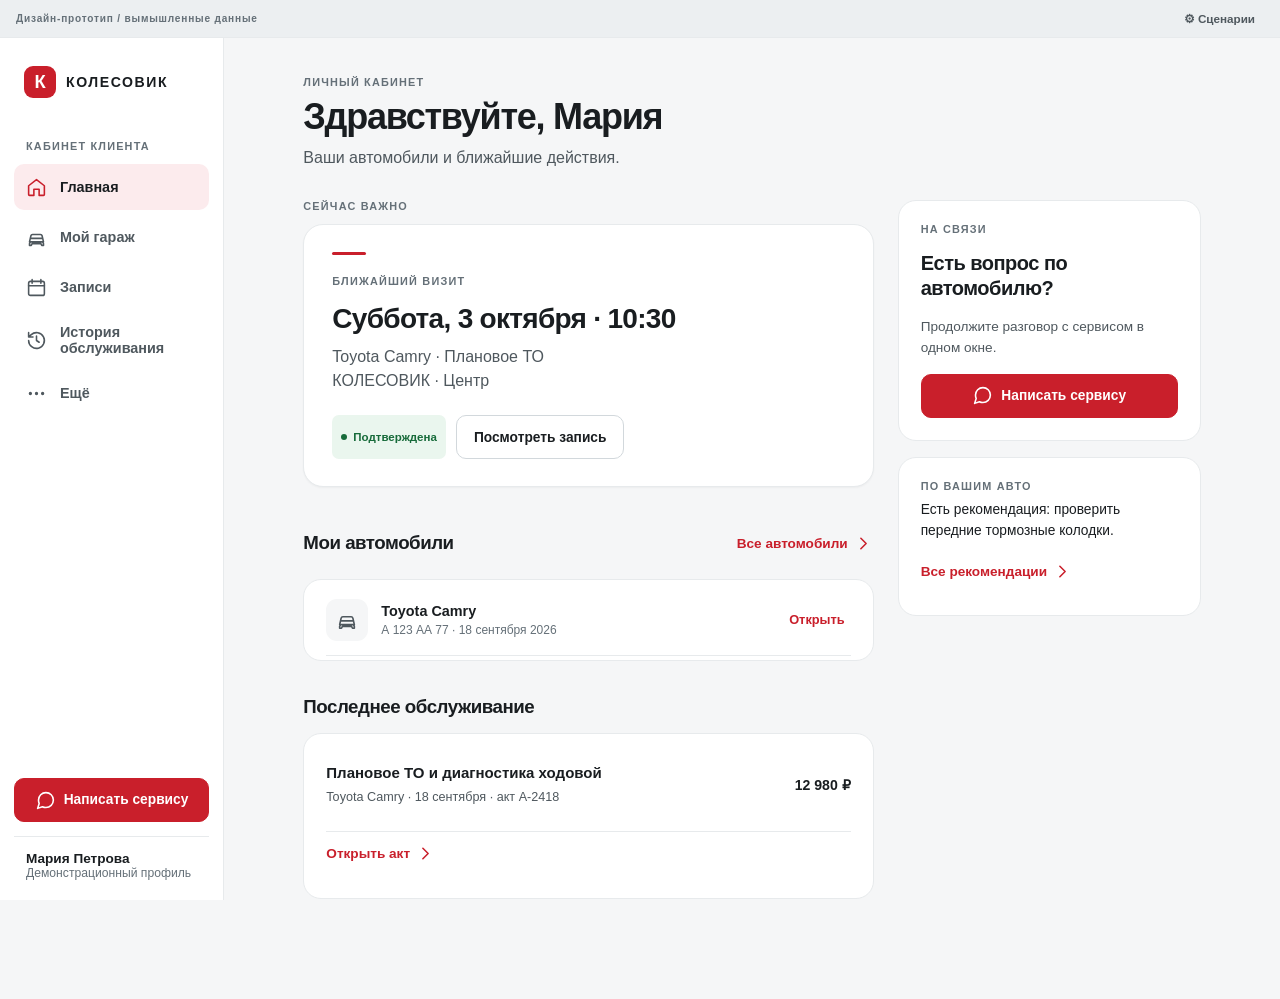
==== customer/index.html @ 91cf021b "preview: publish Customer prototype v1" ====
<!doctype html>
<html lang="ru">
<head>
  <meta charset="utf-8">
  <meta name="viewport" content="width=device-width, initial-scale=1, viewport-fit=cover">
  <meta name="color-scheme" content="light dark">
  <meta name="robots" content="noindex, nofollow, noarchive, nosnippet">
  <meta name="description" content="Дизайн-прототип клиентского кабинета КОЛЕСОВИК. Только вымышленные данные.">
  <title>КОЛЕСОВИК — кабинет клиента · дизайн-прототип</title>
  <link rel="stylesheet" href="styles.css">
  <script defer src="app.js"></script>
</head>
<body>
  <div id="prototype-bar" class="prototype-bar"><span>Дизайн-прототип / вымышленные данные</span><button id="controls-open" type="button" aria-label="Открыть Prototype Controls">⚙ <span>Сценарии</span></button></div>
  <div id="app"></div>
  <div id="overlay-root"></div>
  <div id="live" class="sr-only" role="status" aria-live="polite"></div>
</body>
</html>
---- customer/styles.css ----
@layer reset,tokens,base,layout,components,screens,overlays,responsive;
@layer reset{*{box-sizing:border-box}html{scroll-behavior:smooth}body,h1,h2,h3,p,ul,ol,dl,dd{margin:0}ul,ol{padding:0;list-style:none}button,input,select,textarea{font:inherit}button{cursor:pointer}a{color:inherit;text-decoration:none}img{max-width:100%}}
@layer tokens{
  :root{--brand:#c91f2b;--brand-hover:#a91823;--brand-soft:#fcebed;--on-brand:#fff;--canvas:#f5f6f7;--elevated:#fff;--surface:#fff;--raised:#fff;--sunken:#eceff1;--text:#191d20;--text-2:#4f585e;--text-3:#657078;--border:#e7eaec;--border-2:#d2d8dc;--focus:#145ec5;--hover:#f1f3f4;--selected:#e9f0fa;--success:#176b3a;--success-bg:#eaf6ee;--warning:#805300;--warning-bg:#fff5dd;--danger:#a51e2a;--danger-bg:#fcebed;--info:#155b91;--info-bg:#e9f4fb;--backdrop:rgba(16,24,32,.45);--shadow:0 12px 32px rgba(16,24,32,.15)}
  :root[data-theme="dark"]{--brand:#f04450;--brand-hover:#ff6670;--brand-soft:#3a1d21;--on-brand:#101315;--canvas:#101315;--elevated:#15191c;--surface:#1b2023;--raised:#23292d;--sunken:#0b0e10;--text:#f1f3f4;--text-2:#c0c8cd;--text-3:#a0abb1;--border:#293034;--border-2:#3a4348;--focus:#8db8ff;--hover:#2a3034;--selected:#1d2a39;--success:#7ad49b;--success-bg:#183224;--warning:#f2c66e;--warning-bg:#382b14;--danger:#ff858d;--danger-bg:#3b2024;--info:#84c7f1;--info-bg:#192f3d;--backdrop:rgba(0,0,0,.68);--shadow:0 12px 32px rgba(0,0,0,.32)}
}
@layer base{html{font-family:Inter,-apple-system,BlinkMacSystemFont,"Segoe UI",Arial,sans-serif;font-size:16px;color:var(--text);background:var(--canvas)}body{min-width:320px}button,input,textarea,select{color:var(--text)}button{border:0;background:none}button:disabled{cursor:not-allowed;opacity:.55}button:focus-visible,a:focus-visible,input:focus-visible,select:focus-visible,textarea:focus-visible,[tabindex]:focus-visible{outline:2px solid var(--focus);outline-offset:2px}.sr-only{position:absolute;width:1px;height:1px;padding:0;margin:-1px;overflow:hidden;clip:rect(0,0,0,0);white-space:nowrap;border:0}.eyebrow{text-transform:uppercase;letter-spacing:.11em;font-size:.68rem;font-weight:750;color:var(--text-3)}h1{font-size:clamp(1.65rem,4vw,2.25rem);line-height:1.17;letter-spacing:-.035em;font-weight:700}h2{font-size:1.25rem;line-height:1.25;letter-spacing:-.025em}h3{font-size:1rem;line-height:1.35}p{line-height:1.5}.muted{color:var(--text-2)}.subtle{color:var(--text-3)}.mono{font-family:ui-monospace,SFMono-Regular,Consolas,monospace;overflow-wrap:anywhere}.amount{font-variant-numeric:tabular-nums;white-space:nowrap}.stack{display:grid;gap:16px}.stack-tight{display:grid;gap:8px}.divider{height:1px;background:var(--border)}.icon{width:21px;height:21px;display:inline-block;flex:none;stroke:currentColor;stroke-width:1.8;fill:none;stroke-linecap:round;stroke-linejoin:round}}
@layer layout{.prototype-bar{height:38px;display:flex;align-items:center;justify-content:space-between;gap:8px;padding:0 16px;background:var(--sunken);border-bottom:1px solid var(--border);font-size:.63rem;font-weight:700;letter-spacing:.08em;color:var(--text-3)}.prototype-bar button{height:34px;padding:0 9px;color:var(--text-2);font-size:.73rem;letter-spacing:normal}.app-shell{min-height:calc(100dvh - 38px);display:grid;grid-template-columns:224px minmax(0,1fr)}.sidebar{position:sticky;top:0;height:calc(100dvh - 38px);display:flex;flex-direction:column;padding:28px 14px 20px;background:var(--elevated);border-right:1px solid var(--border)}.brand{display:flex;align-items:center;gap:10px;padding:0 10px;font-size:.88rem;font-weight:850;letter-spacing:.11em;white-space:nowrap}.brand-mark{display:grid;place-items:center;width:32px;height:32px;border-radius:9px;background:var(--brand);color:var(--on-brand);font-size:1.15rem;letter-spacing:0}.nav-heading{margin:42px 12px 12px}.side-nav{display:grid;gap:4px}.side-nav button{display:flex;align-items:center;gap:13px;width:100%;min-height:46px;padding:10px 12px;border-radius:10px;text-align:left;color:var(--text-2);font-size:.9rem;font-weight:580}.side-nav button:hover{background:var(--hover)}.side-nav button[aria-current="page"]{background:var(--brand-soft);color:var(--text);font-weight:720}.side-nav button[aria-current="page"] .icon{color:var(--brand)}.sidebar-bottom{margin-top:auto;display:grid;gap:14px}.sidebar-user{padding:14px 12px 0;border-top:1px solid var(--border);font-size:.76rem;color:var(--text-3)}.sidebar-user strong{display:block;color:var(--text);font-size:.85rem}.main{min-width:0}.main-inner{max-width:1120px;margin:auto;padding:38px clamp(24px,4.4vw,72px) 100px}.main-inner.readable{max-width:1010px}.page-header{display:flex;align-items:flex-end;justify-content:space-between;gap:16px;margin-bottom:30px}.page-header .eyebrow{margin-bottom:8px}.page-header p{margin-top:8px;color:var(--text-2)}.mobile-top,.bottom-nav{display:none}.page-grid{display:grid;grid-template-columns:minmax(0,1.6fr) minmax(275px,.85fr);gap:24px;align-items:start}.page-grid>*{min-width:0}.content-section{margin-top:34px}.section-title{display:flex;align-items:center;justify-content:space-between;gap:12px;margin-bottom:14px}.section-title p{font-size:.85rem;color:var(--text-2)}.section-title h2{font-size:1.17rem}}
@layer components{.button{min-height:44px;display:inline-flex;align-items:center;justify-content:center;gap:8px;padding:10px 17px;border:1px solid var(--border-2);border-radius:10px;background:var(--surface);font-size:.86rem;font-weight:680;line-height:1.25;text-align:center}.button:hover:not(:disabled){background:var(--hover)}.button.primary{border-color:var(--brand);background:var(--brand);color:var(--on-brand)}.button.primary:hover:not(:disabled){background:var(--brand-hover);border-color:var(--brand-hover)}.button.ghost{border-color:transparent;background:transparent}.button.danger{border-color:var(--danger);color:var(--danger)}.button.block{width:100%}.button.small{min-height:38px;padding:8px 12px}.link-button{display:inline-flex;align-items:center;gap:5px;min-height:44px;padding:8px 0;color:var(--brand);font-size:.85rem;font-weight:700;text-align:left}.link-button:hover{text-decoration:underline}.back-link{display:inline-flex;align-items:center;gap:7px;min-height:44px;color:var(--text-2);font-size:.84rem;font-weight:600;margin:-13px 0 19px}.back-link:hover{color:var(--text)}.panel{padding:22px;border:1px solid var(--border);border-radius:18px;background:var(--surface)}.panel.soft{background:var(--elevated)}.hero-panel{padding:27px 28px;border:1px solid var(--border);border-radius:20px;background:var(--surface);box-shadow:0 1px 2px rgba(16,24,32,.04)}.hero-panel .eyebrow{margin-bottom:14px}.hero-panel h2{font-size:clamp(1.3rem,2.5vw,1.75rem);line-height:1.25}.hero-panel p{margin-top:9px;color:var(--text-2)}.hero-actions{display:flex;flex-wrap:wrap;gap:10px;margin-top:22px}.accent-rule{width:34px;height:3px;background:var(--brand);border-radius:9px;margin-bottom:20px}.fact-grid{display:grid;grid-template-columns:repeat(2,minmax(0,1fr));gap:10px}.fact{padding:13px 15px;border-radius:12px;background:var(--canvas)}.fact small{display:block;color:var(--text-3);font-size:.72rem;margin-bottom:4px}.fact strong{font-size:.88rem;font-weight:690;overflow-wrap:anywhere}.status{display:inline-flex;align-items:center;gap:6px;padding:5px 9px;border-radius:7px;background:var(--sunken);color:var(--text-2);font-size:.72rem;font-weight:680;line-height:1.3}.status::before{content:"";width:6px;height:6px;border-radius:50%;background:currentColor}.status.success{background:var(--success-bg);color:var(--success)}.status.warning{background:var(--warning-bg);color:var(--warning)}.status.danger{background:var(--danger-bg);color:var(--danger)}.status.info{background:var(--info-bg);color:var(--info)}.inline-state{padding:18px;border:1px solid var(--border-2);border-radius:13px;background:var(--surface);display:grid;gap:8px}.inline-state.info{border-color:var(--info);background:var(--info-bg)}.inline-state.warning{border-color:var(--warning);background:var(--warning-bg)}.inline-state.danger{border-color:var(--danger);background:var(--danger-bg)}.inline-state.success{border-color:var(--success);background:var(--success-bg)}.inline-state strong{font-size:.9rem}.inline-state p{font-size:.84rem;color:var(--text-2)}.inline-state .button{justify-self:start;margin-top:4px}.entity-list{border-top:1px solid var(--border)}.entity-row{display:flex;align-items:center;justify-content:space-between;gap:15px;min-height:76px;padding:16px 0;border-bottom:1px solid var(--border)}.entity-row>*{min-width:0}.entity-row h3{font-size:.94rem;overflow-wrap:anywhere}.entity-row p{color:var(--text-2);font-size:.79rem;margin-top:4px}.entity-row .meta-right{text-align:right;flex:none}.entity-row .meta-right strong{display:block;font-size:.88rem}.entity-row button:not(.button){min-height:44px;color:var(--brand);font-size:.8rem;font-weight:700}.row-leading{display:flex;align-items:center;gap:12px;min-width:0}.row-symbol{display:grid;place-items:center;width:42px;height:42px;flex:none;border-radius:11px;background:var(--canvas);color:var(--text-2)}.row-symbol .icon{width:22px;height:22px}.text-list{display:grid;gap:0}.text-list li{display:flex;justify-content:space-between;gap:20px;padding:12px 0;border-bottom:1px solid var(--border);font-size:.85rem}.text-list li span:first-child{color:var(--text-2)}.text-list li strong{text-align:right;overflow-wrap:anywhere}.section-tabs{display:flex;gap:5px;overflow:auto;border-bottom:1px solid var(--border);margin-bottom:20px}.section-tabs button{min-height:44px;padding:8px 14px;border-bottom:2px solid transparent;color:var(--text-2);font-size:.84rem;white-space:nowrap}.section-tabs button[aria-selected="true"]{border-color:var(--brand);color:var(--text);font-weight:720}.field{display:grid;gap:7px;color:var(--text-2);font-size:.82rem;font-weight:650}.field input,.field select,.field textarea{width:100%;min-height:46px;padding:11px 12px;border:1px solid var(--border-2);border-radius:9px;background:var(--surface);color:var(--text);font-size:1rem;font-weight:450}.field textarea{min-height:90px;resize:vertical}.field small{font-size:.72rem;color:var(--text-3)}.field-row{display:grid;grid-template-columns:repeat(2,minmax(0,1fr));gap:13px}.form-stack{display:grid;gap:17px}.choice-grid{display:grid;grid-template-columns:repeat(3,minmax(0,1fr));gap:8px}.choice{min-height:48px;padding:9px;border:1px solid var(--border-2);border-radius:9px;background:var(--surface);font-size:.83rem}.choice[aria-pressed="true"]{border-color:var(--brand);background:var(--brand-soft);font-weight:720}.choice:disabled{text-decoration:line-through}.stepper{display:flex;gap:7px;margin:0 0 24px}.stepper span{height:4px;flex:1;border-radius:4px;background:var(--border-2)}.stepper span.done{background:var(--brand)}.key-value{display:grid;grid-template-columns:minmax(110px,.6fr) minmax(0,1fr);gap:9px 16px;font-size:.85rem}.key-value dt{color:var(--text-3)}.key-value dd{overflow-wrap:anywhere}.timeline{position:relative;border-left:1px solid var(--border-2);margin-left:7px;padding-left:23px}.timeline-item{position:relative;padding:0 0 26px}.timeline-item:last-child{padding-bottom:0}.timeline-item:before{content:"";position:absolute;top:5px;left:-29px;width:10px;height:10px;border-radius:50%;background:var(--surface);border:2px solid var(--brand)}.timeline-item time{font-size:.76rem;color:var(--text-3)}.timeline-item h3{margin-top:5px}.timeline-item p{font-size:.83rem;color:var(--text-2);margin-top:4px}.timeline-item footer{display:flex;gap:13px;align-items:center;flex-wrap:wrap;margin-top:6px}.timeline-item footer strong{font-size:.83rem}.doc-action{display:flex;justify-content:space-between;align-items:center;gap:12px;width:100%;min-height:62px;padding:10px 0;border-bottom:1px solid var(--border);text-align:left}.doc-action span{font-size:.86rem;font-weight:620}.doc-action small{display:block;color:var(--text-3);font-size:.72rem;font-weight:400;margin-top:3px}.doc-action .icon{color:var(--text-3)}.empty-illustration{display:grid;place-items:center;width:54px;height:54px;border-radius:16px;background:var(--canvas);color:var(--text-3);margin-bottom:16px}.empty-illustration .icon{width:27px;height:27px}.skeleton{border-radius:7px;background:linear-gradient(90deg,var(--sunken),var(--hover),var(--sunken));background-size:200% 100%;animation:shimmer 1.5s linear infinite}.skeleton.line{height:16px;margin:9px 0}.skeleton.line.short{width:48%}.skeleton.block{height:110px}.notice{font-size:.76rem;color:var(--text-3)}}
@layer screens{.home-section{margin-top:32px}.home-car{display:flex;align-items:center;gap:13px;min-height:72px;padding:12px 0;border-bottom:1px solid var(--border)}.home-car .row-symbol{background:var(--canvas)}.home-car strong{display:block;font-size:.9rem}.home-car small{display:block;color:var(--text-3);margin-top:4px;font-size:.75rem}.home-car button{margin-left:auto;min-height:44px;color:var(--brand);font-weight:700;font-size:.8rem}.summary-band{display:flex;align-items:center;justify-content:space-between;gap:16px;padding:18px 20px;border:1px solid var(--border);border-radius:13px;background:var(--surface)}.summary-band p{font-size:.8rem;color:var(--text-2);margin-top:3px}.garage-list{display:grid;gap:14px}.car-card{display:grid;grid-template-columns:1fr auto;gap:13px;padding:21px;border:1px solid var(--border);border-radius:16px;background:var(--surface)}.car-card h2{font-size:1.2rem;margin:6px 0 5px}.car-card .plate{display:inline-block;padding:5px 8px;background:var(--canvas);border:1px solid var(--border);border-radius:6px;font-size:.78rem;font-weight:740}.car-card .facts{grid-column:1/-1;display:grid;grid-template-columns:repeat(3,minmax(0,1fr));gap:10px;border-top:1px solid var(--border);padding-top:16px}.car-card .facts span{font-size:.76rem;color:var(--text-3)}.car-card .facts strong{display:block;margin-top:4px;color:var(--text);font-size:.83rem}.car-card .footer{grid-column:1/-1;display:flex;align-items:center;justify-content:space-between;gap:10px}.car-identity{display:flex;align-items:start;justify-content:space-between;gap:16px}.car-identity p{margin-top:9px;color:var(--text-2)}.car-identity .plate{font-size:.88rem;white-space:nowrap}.car-facts{margin-top:25px}.car-current{display:grid;gap:12px}.current-item{padding:16px 18px;border-left:3px solid var(--border-2);background:var(--canvas);border-radius:0 10px 10px 0}.current-item.primary-line{border-left-color:var(--brand)}.current-item strong{font-size:.86rem}.current-item p{font-size:.8rem;color:var(--text-2);margin-top:4px}.history-topline{display:flex;justify-content:space-between;gap:15px;align-items:center}.history-filter{min-width:170px}.order-total{display:flex;align-items:end;justify-content:space-between;gap:15px;padding:18px 0;border-top:1px solid var(--border-2);font-size:1.15rem}.order-total strong{font-size:1.3rem}.booking-card{padding:20px;border:1px solid var(--border);border-radius:15px;background:var(--surface)}.booking-card+.booking-card{margin-top:12px}.booking-card-top{display:flex;justify-content:space-between;gap:14px;align-items:start}.booking-card h3{font-size:1.05rem}.booking-card p{font-size:.82rem;color:var(--text-2);margin-top:6px}.booking-actions{display:flex;flex-wrap:wrap;gap:8px;margin-top:19px;padding-top:14px;border-top:1px solid var(--border)}.booking-wizard{max-width:650px;padding:24px;border:1px solid var(--border);border-radius:17px;background:var(--surface)}.booking-wizard h2{margin-bottom:7px}.booking-wizard .form-stack{margin-top:22px}.wizard-footer{display:flex;justify-content:space-between;gap:10px;margin-top:24px;padding-top:17px;border-top:1px solid var(--border)}.select-item{display:flex;align-items:center;gap:10px;width:100%;min-height:54px;padding:10px 12px;border:1px solid var(--border-2);border-radius:9px;text-align:left}.select-item[aria-pressed="true"]{border-color:var(--brand);background:var(--brand-soft);font-weight:700}.select-item small{margin-left:auto;color:var(--text-3);font-size:.75rem}.more-grid{display:grid;grid-template-columns:repeat(2,minmax(0,1fr));gap:13px}.more-link{display:flex;align-items:center;gap:13px;min-height:75px;padding:15px;border:1px solid var(--border);border-radius:12px;background:var(--surface);text-align:left}.more-link:hover{background:var(--hover)}.more-link span{min-width:0;flex:1}.more-link strong{display:block;font-size:.89rem}.more-link small{display:block;color:var(--text-3);font-size:.73rem;margin-top:3px}.more-link .icon:last-child{color:var(--text-3);width:17px}.theme-group{display:flex;gap:8px;flex-wrap:wrap}.theme-group button{min-height:44px;padding:9px 14px;border:1px solid var(--border-2);border-radius:9px}.theme-group button[aria-pressed="true"]{border-color:var(--brand);background:var(--brand-soft);font-weight:710}.login-shell{min-height:calc(100dvh - 38px);display:grid;grid-template-columns:minmax(0,1fr) minmax(0,1fr);background:var(--elevated)}.login-branding{display:flex;flex-direction:column;justify-content:space-between;padding:45px clamp(30px,7vw,110px);background:var(--canvas)}.login-branding h1{max-width:480px;font-size:clamp(2rem,4vw,3.5rem)}.login-branding p{max-width:450px;margin-top:20px;color:var(--text-2)}.login-branding footer{font-size:.75rem;color:var(--text-3)}.login-content{display:grid;place-items:center;padding:30px}.login-panel{width:min(100%,420px)}.login-panel h2{font-size:1.7rem;margin:12px 0}.login-panel>p{color:var(--text-2);font-size:.87rem;margin-bottom:27px}.phone-input{display:flex;align-items:center;gap:7px;border:1px solid var(--border-2);border-radius:9px;background:var(--surface)}.phone-input span{padding-left:13px;font-weight:700}.phone-input input{border:0;min-width:0;padding-left:2px}.phone-input:focus-within{outline:2px solid var(--focus);outline-offset:2px}.phone-input input:focus-visible{outline:none}.otp-input{letter-spacing:.35em;font-size:1.3rem!important;font-variant-numeric:tabular-nums}.login-panel .button{margin-top:19px}.login-foot{margin-top:20px!important;font-size:.76rem!important}.login-error{margin-top:15px}.readonly-note{font-size:.76rem;color:var(--text-3)}}
@layer overlays{.overlay{position:fixed;inset:0;z-index:30;background:var(--backdrop);display:grid;place-items:center;padding:20px}.dialog{width:min(100%,520px);max-height:calc(100dvh - 40px);overflow:auto;padding:23px;border:1px solid var(--border-2);border-radius:17px;background:var(--raised);box-shadow:var(--shadow)}.dialog header,.drawer header,.controls header{display:flex;justify-content:space-between;align-items:center;gap:12px}.dialog header h2,.controls h2{font-size:1.14rem}.icon-button{display:grid;place-items:center;min-width:44px;min-height:44px;border-radius:9px}.icon-button:hover{background:var(--hover)}.dialog-body{margin-top:18px}.dialog-footer{display:flex;justify-content:flex-end;gap:8px;margin-top:23px}.drawer{position:absolute;right:0;top:0;bottom:0;width:min(100%,470px);display:flex;flex-direction:column;background:var(--elevated);box-shadow:var(--shadow)}.drawer header{padding:18px 20px;border-bottom:1px solid var(--border)}.drawer header strong{display:block;font-size:.93rem}.drawer header small{display:block;color:var(--text-3);font-size:.75rem;margin-top:4px}.chat-history{flex:1;min-height:0;overflow:auto;padding:23px 20px 30px;display:flex;flex-direction:column;gap:14px}.chat-empty{margin:auto;text-align:center;max-width:310px}.chat-empty .empty-illustration{margin:0 auto 16px}.chat-empty h2{font-size:1.12rem}.chat-empty p{font-size:.83rem;color:var(--text-2);margin-top:7px}.chat-message{max-width:86%;align-self:start}.chat-message.mine{align-self:end}.chat-bubble{padding:12px 14px;border:1px solid var(--border);border-radius:14px 14px 14px 4px;background:var(--surface);font-size:.85rem;line-height:1.5;white-space:pre-wrap;overflow-wrap:anywhere}.mine .chat-bubble{border-color:var(--brand-soft);border-radius:14px 14px 4px 14px;background:var(--brand-soft)}.chat-meta{display:flex;gap:8px;margin:5px 3px 0;color:var(--text-3);font-size:.68rem}.chat-event{align-self:center;max-width:92%;padding:9px 12px;border:1px solid var(--border);border-radius:10px;background:var(--canvas);font-size:.75rem;color:var(--text-2);text-align:center}.chat-event strong{color:var(--text);display:block;margin-bottom:3px}.chat-composer{padding:11px 16px max(14px,env(safe-area-inset-bottom));border-top:1px solid var(--border);background:var(--elevated)}.chat-composer .inline-state{margin-bottom:9px}.composer-row{display:flex;align-items:end;gap:8px}.composer-row textarea{flex:1;min-width:0;max-height:130px;min-height:44px;padding:11px 12px;resize:none;border:1px solid var(--border-2);border-radius:11px;background:var(--surface);font-size:.9rem;line-height:1.45}.composer-row button{width:44px;height:44px;display:grid;place-items:center;border-radius:10px;background:var(--brand);color:var(--on-brand)}.composer-row button:disabled{opacity:.5}.composer-note{font-size:.67rem;color:var(--text-3);margin-top:7px}.controls{position:fixed;inset:0;z-index:50;display:grid;place-items:end center;padding:16px;background:var(--backdrop)}.controls-panel{width:min(100%,420px);max-height:calc(100dvh - 32px);overflow:auto;padding:20px;border:1px solid var(--border-2);border-radius:16px;background:var(--raised);box-shadow:var(--shadow)}.controls-panel p{font-size:.75rem;color:var(--text-3);margin:8px 0 18px}.controls-panel .field{margin-top:14px}.controls-panel .field select{font-size:.88rem}.controls-panel footer{display:flex;justify-content:flex-end;gap:8px;margin-top:20px}}
@layer responsive{@media(max-width:899px){.app-shell{display:block}.sidebar{display:none}.mobile-top{display:flex;align-items:center;justify-content:space-between;min-height:58px;padding:8px 17px;border-bottom:1px solid var(--border);background:var(--elevated)}.mobile-top .brand{padding:0;font-size:.78rem}.mobile-top .brand-mark{width:29px;height:29px}.mobile-top .icon-button{min-width:44px}.main-inner,.main-inner.readable{padding:25px 20px calc(104px + env(safe-area-inset-bottom));max-width:760px}.bottom-nav{position:fixed;bottom:0;left:0;right:0;z-index:20;display:grid;grid-template-columns:repeat(5,minmax(0,1fr));padding:6px 4px max(6px,env(safe-area-inset-bottom));border-top:1px solid var(--border);background:var(--elevated)}.bottom-nav button{display:flex;flex-direction:column;align-items:center;justify-content:center;gap:3px;min-height:48px;padding:4px 2px;color:var(--text-3);font-size:.67rem;white-space:nowrap}.bottom-nav button[aria-current="page"]{color:var(--brand);font-weight:760}.bottom-nav .icon{width:21px;height:21px}.page-grid{grid-template-columns:1fr}.page-header{margin-bottom:24px}.login-shell{grid-template-columns:1fr}.login-branding{min-height:180px;padding:28px 22px}.login-branding h1{font-size:1.7rem}.login-branding p{margin-top:8px;font-size:.82rem}.login-branding footer{display:none}.login-content{align-items:start;padding:36px 22px}.drawer{width:100%}.overlay.chat-overlay{padding:0}.controls{padding:0}.controls-panel{width:100%;max-height:90dvh;border-radius:16px 16px 0 0;padding-bottom:max(20px,env(safe-area-inset-bottom))}}@media(max-width:560px){.prototype-bar{padding:0 12px}.prototype-bar span{font-size:.55rem}.prototype-bar button span{display:none}.main-inner,.main-inner.readable{padding-inline:17px}.page-header{align-items:start}.page-header>.button{padding:9px;font-size:.76rem}.hero-panel{padding:22px}.fact-grid{grid-template-columns:1fr 1fr}.car-card .facts{grid-template-columns:1fr 1fr}.more-grid{grid-template-columns:1fr}.booking-wizard{padding:18px}.field-row{grid-template-columns:1fr}.dialog{width:100%;max-height:100dvh;height:100%;border-radius:0}.overlay:has(.dialog){padding:0}.history-topline{align-items:start;flex-direction:column}.entity-row .meta-right strong{font-size:.8rem}.entity-row .row-leading>div{min-width:0}.entity-row .meta-right{max-width:105px}.car-identity{flex-direction:column}.choice-grid{grid-template-columns:repeat(2,minmax(0,1fr))}}@media(prefers-reduced-motion:reduce){html{scroll-behavior:auto}.skeleton{animation:none}}@keyframes shimmer{to{background-position-x:-200%}}}
@layer responsive{@media(max-width:560px){.page-header:has(.history-filter){flex-direction:column;align-items:stretch}.page-header .history-filter{width:100%;min-width:0}}}
@layer responsive{@media(max-width:560px){.main,.main-inner,.page-header,.page-header>*,.section-title,.section-title>*,.entity-row,.entity-row>*,.booking-card-top,.booking-card-top>*,.car-card .footer,.car-card .footer>*{min-width:0;max-width:100%}.page-header{flex-direction:column;align-items:stretch}.page-header>.button{align-self:flex-start}.section-title,.booking-card-top,.car-card .footer{flex-wrap:wrap}.section-title .link-button,.car-card .footer .link-button{white-space:normal;overflow-wrap:anywhere}.bottom-nav button{white-space:normal;overflow-wrap:anywhere;text-align:center}}}
@layer responsive{@media(max-width:560px){h1{overflow-wrap:anywhere}.entity-row>div{min-width:0}.entity-row>.amount,.entity-row .meta-right{flex:none;max-width:none}}}
@layer components{.button.small{min-height:44px}}
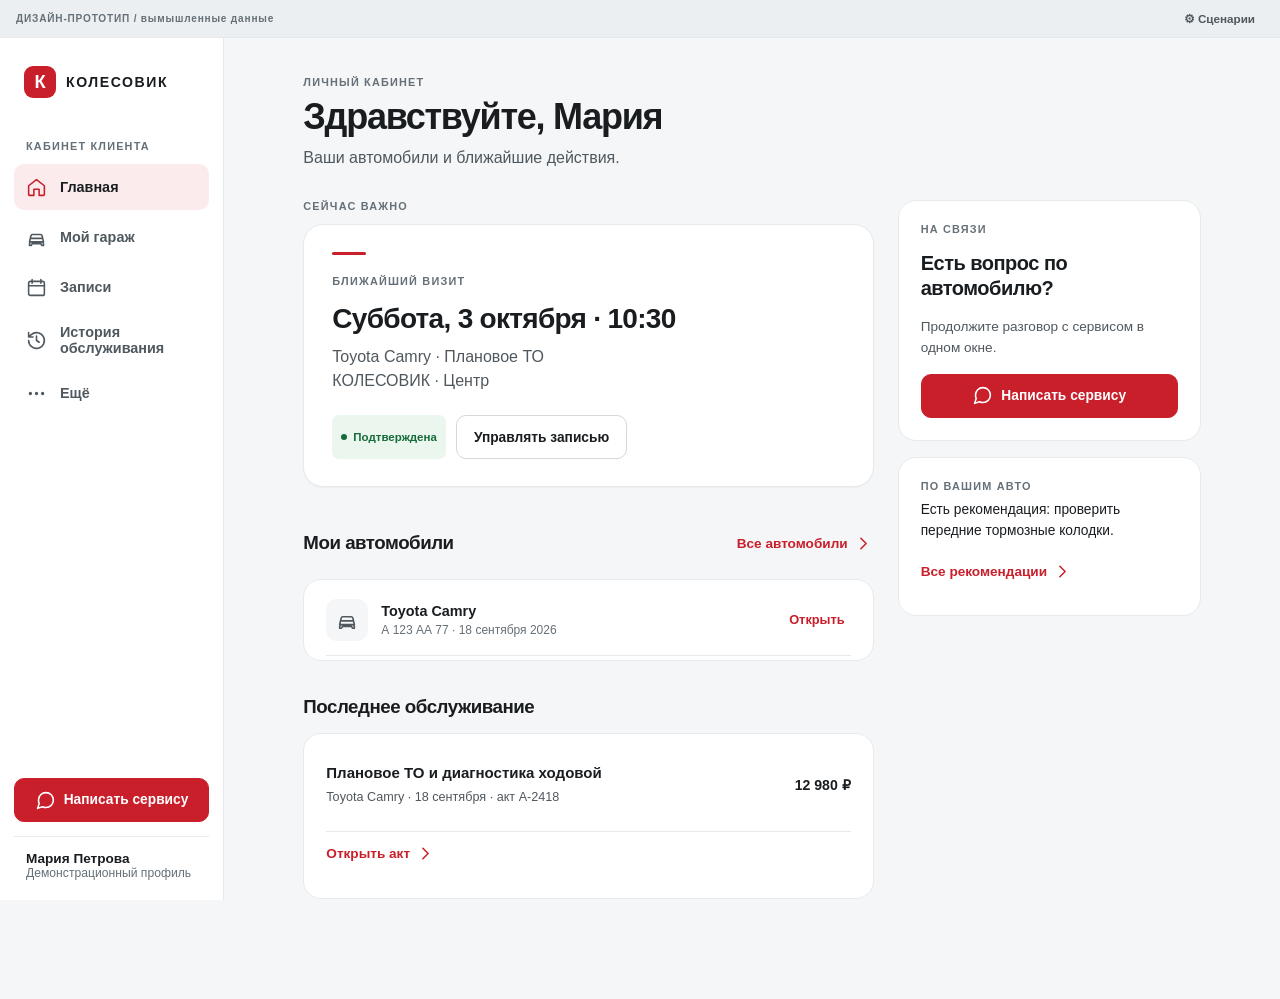
==== commit 6dfbbb33: "preview: publish rebuilt Customer chat" ====
--- a/customer/index.html
+++ b/customer/index.html
@@ -4,14 +4,14 @@
   <meta charset="utf-8">
   <meta name="viewport" content="width=device-width, initial-scale=1, viewport-fit=cover">
   <meta name="color-scheme" content="light dark">
+  <meta name="description" content="Локальный интерактивный дизайн-прототип клиентского кабинета КОЛЕСОВИК. Только вымышленные данные.">
   <meta name="robots" content="noindex, nofollow, noarchive, nosnippet">
-  <meta name="description" content="Дизайн-прототип клиентского кабинета КОЛЕСОВИК. Только вымышленные данные.">
   <title>КОЛЕСОВИК — кабинет клиента · дизайн-прототип</title>
   <link rel="stylesheet" href="styles.css">
   <script defer src="app.js"></script>
 </head>
 <body>
-  <div id="prototype-bar" class="prototype-bar"><span>Дизайн-прототип / вымышленные данные</span><button id="controls-open" type="button" aria-label="Открыть Prototype Controls">⚙ <span>Сценарии</span></button></div>
+  <div id="prototype-bar" class="prototype-bar"><span>ДИЗАЙН-ПРОТОТИП / вымышленные данные</span><button id="controls-open" type="button" aria-label="Открыть Prototype Controls">⚙ <span>Сценарии</span></button></div>
   <div id="app"></div>
   <div id="overlay-root"></div>
   <div id="live" class="sr-only" role="status" aria-live="polite"></div>
--- a/customer/styles.css
+++ b/customer/styles.css
@@ -4,7 +4,7 @@
   :root{--brand:#c91f2b;--brand-hover:#a91823;--brand-soft:#fcebed;--on-brand:#fff;--canvas:#f5f6f7;--elevated:#fff;--surface:#fff;--raised:#fff;--sunken:#eceff1;--text:#191d20;--text-2:#4f585e;--text-3:#657078;--border:#e7eaec;--border-2:#d2d8dc;--focus:#145ec5;--hover:#f1f3f4;--selected:#e9f0fa;--success:#176b3a;--success-bg:#eaf6ee;--warning:#805300;--warning-bg:#fff5dd;--danger:#a51e2a;--danger-bg:#fcebed;--info:#155b91;--info-bg:#e9f4fb;--backdrop:rgba(16,24,32,.45);--shadow:0 12px 32px rgba(16,24,32,.15)}
   :root[data-theme="dark"]{--brand:#f04450;--brand-hover:#ff6670;--brand-soft:#3a1d21;--on-brand:#101315;--canvas:#101315;--elevated:#15191c;--surface:#1b2023;--raised:#23292d;--sunken:#0b0e10;--text:#f1f3f4;--text-2:#c0c8cd;--text-3:#a0abb1;--border:#293034;--border-2:#3a4348;--focus:#8db8ff;--hover:#2a3034;--selected:#1d2a39;--success:#7ad49b;--success-bg:#183224;--warning:#f2c66e;--warning-bg:#382b14;--danger:#ff858d;--danger-bg:#3b2024;--info:#84c7f1;--info-bg:#192f3d;--backdrop:rgba(0,0,0,.68);--shadow:0 12px 32px rgba(0,0,0,.32)}
 }
-@layer base{html{font-family:Inter,-apple-system,BlinkMacSystemFont,"Segoe UI",Arial,sans-serif;font-size:16px;color:var(--text);background:var(--canvas)}body{min-width:320px}button,input,textarea,select{color:var(--text)}button{border:0;background:none}button:disabled{cursor:not-allowed;opacity:.55}button:focus-visible,a:focus-visible,input:focus-visible,select:focus-visible,textarea:focus-visible,[tabindex]:focus-visible{outline:2px solid var(--focus);outline-offset:2px}.sr-only{position:absolute;width:1px;height:1px;padding:0;margin:-1px;overflow:hidden;clip:rect(0,0,0,0);white-space:nowrap;border:0}.eyebrow{text-transform:uppercase;letter-spacing:.11em;font-size:.68rem;font-weight:750;color:var(--text-3)}h1{font-size:clamp(1.65rem,4vw,2.25rem);line-height:1.17;letter-spacing:-.035em;font-weight:700}h2{font-size:1.25rem;line-height:1.25;letter-spacing:-.025em}h3{font-size:1rem;line-height:1.35}p{line-height:1.5}.muted{color:var(--text-2)}.subtle{color:var(--text-3)}.mono{font-family:ui-monospace,SFMono-Regular,Consolas,monospace;overflow-wrap:anywhere}.amount{font-variant-numeric:tabular-nums;white-space:nowrap}.stack{display:grid;gap:16px}.stack-tight{display:grid;gap:8px}.divider{height:1px;background:var(--border)}.icon{width:21px;height:21px;display:inline-block;flex:none;stroke:currentColor;stroke-width:1.8;fill:none;stroke-linecap:round;stroke-linejoin:round}}
+@layer base{html{font-family:Inter,-apple-system,BlinkMacSystemFont,"Segoe UI",Arial,sans-serif;font-size:16px;color:var(--text);background:var(--canvas)}body{min-width:320px}button,input,textarea,select{color:var(--text)}button{border:0;background:none}button:disabled{cursor:not-allowed;opacity:.55}button:focus-visible,a:focus-visible,input:focus-visible,select:focus-visible,textarea:focus-visible,[role="button"]:focus-visible,[role="tab"]:focus-visible,.chat-history:focus-visible{outline:2px solid var(--focus);outline-offset:2px}.sr-only{position:absolute;width:1px;height:1px;padding:0;margin:-1px;overflow:hidden;clip:rect(0,0,0,0);white-space:nowrap;border:0}.eyebrow{text-transform:uppercase;letter-spacing:.11em;font-size:.68rem;font-weight:750;color:var(--text-3)}h1{font-size:clamp(1.65rem,4vw,2.25rem);line-height:1.17;letter-spacing:-.035em;font-weight:700}h2{font-size:1.25rem;line-height:1.25;letter-spacing:-.025em}h3{font-size:1rem;line-height:1.35}p{line-height:1.5}.muted{color:var(--text-2)}.subtle{color:var(--text-3)}.mono{font-family:ui-monospace,SFMono-Regular,Consolas,monospace;overflow-wrap:anywhere}.amount{font-variant-numeric:tabular-nums;white-space:nowrap}.stack{display:grid;gap:16px}.stack-tight{display:grid;gap:8px}.divider{height:1px;background:var(--border)}.icon{width:21px;height:21px;display:inline-block;flex:none;stroke:currentColor;stroke-width:1.8;fill:none;stroke-linecap:round;stroke-linejoin:round}}
 @layer layout{.prototype-bar{height:38px;display:flex;align-items:center;justify-content:space-between;gap:8px;padding:0 16px;background:var(--sunken);border-bottom:1px solid var(--border);font-size:.63rem;font-weight:700;letter-spacing:.08em;color:var(--text-3)}.prototype-bar button{height:34px;padding:0 9px;color:var(--text-2);font-size:.73rem;letter-spacing:normal}.app-shell{min-height:calc(100dvh - 38px);display:grid;grid-template-columns:224px minmax(0,1fr)}.sidebar{position:sticky;top:0;height:calc(100dvh - 38px);display:flex;flex-direction:column;padding:28px 14px 20px;background:var(--elevated);border-right:1px solid var(--border)}.brand{display:flex;align-items:center;gap:10px;padding:0 10px;font-size:.88rem;font-weight:850;letter-spacing:.11em;white-space:nowrap}.brand-mark{display:grid;place-items:center;width:32px;height:32px;border-radius:9px;background:var(--brand);color:var(--on-brand);font-size:1.15rem;letter-spacing:0}.nav-heading{margin:42px 12px 12px}.side-nav{display:grid;gap:4px}.side-nav button{display:flex;align-items:center;gap:13px;width:100%;min-height:46px;padding:10px 12px;border-radius:10px;text-align:left;color:var(--text-2);font-size:.9rem;font-weight:580}.side-nav button:hover{background:var(--hover)}.side-nav button[aria-current="page"]{background:var(--brand-soft);color:var(--text);font-weight:720}.side-nav button[aria-current="page"] .icon{color:var(--brand)}.sidebar-bottom{margin-top:auto;display:grid;gap:14px}.sidebar-user{padding:14px 12px 0;border-top:1px solid var(--border);font-size:.76rem;color:var(--text-3)}.sidebar-user strong{display:block;color:var(--text);font-size:.85rem}.main{min-width:0}.main-inner{max-width:1120px;margin:auto;padding:38px clamp(24px,4.4vw,72px) 100px}.main-inner.readable{max-width:1010px}.page-header{display:flex;align-items:flex-end;justify-content:space-between;gap:16px;margin-bottom:30px}.page-header .eyebrow{margin-bottom:8px}.page-header p{margin-top:8px;color:var(--text-2)}.mobile-top,.bottom-nav{display:none}.page-grid{display:grid;grid-template-columns:minmax(0,1.6fr) minmax(275px,.85fr);gap:24px;align-items:start}.page-grid>*{min-width:0}.content-section{margin-top:34px}.section-title{display:flex;align-items:center;justify-content:space-between;gap:12px;margin-bottom:14px}.section-title p{font-size:.85rem;color:var(--text-2)}.section-title h2{font-size:1.17rem}}
 @layer components{.button{min-height:44px;display:inline-flex;align-items:center;justify-content:center;gap:8px;padding:10px 17px;border:1px solid var(--border-2);border-radius:10px;background:var(--surface);font-size:.86rem;font-weight:680;line-height:1.25;text-align:center}.button:hover:not(:disabled){background:var(--hover)}.button.primary{border-color:var(--brand);background:var(--brand);color:var(--on-brand)}.button.primary:hover:not(:disabled){background:var(--brand-hover);border-color:var(--brand-hover)}.button.ghost{border-color:transparent;background:transparent}.button.danger{border-color:var(--danger);color:var(--danger)}.button.block{width:100%}.button.small{min-height:38px;padding:8px 12px}.link-button{display:inline-flex;align-items:center;gap:5px;min-height:44px;padding:8px 0;color:var(--brand);font-size:.85rem;font-weight:700;text-align:left}.link-button:hover{text-decoration:underline}.back-link{display:inline-flex;align-items:center;gap:7px;min-height:44px;color:var(--text-2);font-size:.84rem;font-weight:600;margin:-13px 0 19px}.back-link:hover{color:var(--text)}.panel{padding:22px;border:1px solid var(--border);border-radius:18px;background:var(--surface)}.panel.soft{background:var(--elevated)}.hero-panel{padding:27px 28px;border:1px solid var(--border);border-radius:20px;background:var(--surface);box-shadow:0 1px 2px rgba(16,24,32,.04)}.hero-panel .eyebrow{margin-bottom:14px}.hero-panel h2{font-size:clamp(1.3rem,2.5vw,1.75rem);line-height:1.25}.hero-panel p{margin-top:9px;color:var(--text-2)}.hero-actions{display:flex;flex-wrap:wrap;gap:10px;margin-top:22px}.accent-rule{width:34px;height:3px;background:var(--brand);border-radius:9px;margin-bottom:20px}.fact-grid{display:grid;grid-template-columns:repeat(2,minmax(0,1fr));gap:10px}.fact{padding:13px 15px;border-radius:12px;background:var(--canvas)}.fact small{display:block;color:var(--text-3);font-size:.72rem;margin-bottom:4px}.fact strong{font-size:.88rem;font-weight:690;overflow-wrap:anywhere}.status{display:inline-flex;align-items:center;gap:6px;padding:5px 9px;border-radius:7px;background:var(--sunken);color:var(--text-2);font-size:.72rem;font-weight:680;line-height:1.3}.status::before{content:"";width:6px;height:6px;border-radius:50%;background:currentColor}.status.success{background:var(--success-bg);color:var(--success)}.status.warning{background:var(--warning-bg);color:var(--warning)}.status.danger{background:var(--danger-bg);color:var(--danger)}.status.info{background:var(--info-bg);color:var(--info)}.inline-state{padding:18px;border:1px solid var(--border-2);border-radius:13px;background:var(--surface);display:grid;gap:8px}.inline-state.info{border-color:var(--info);background:var(--info-bg)}.inline-state.warning{border-color:var(--warning);background:var(--warning-bg)}.inline-state.danger{border-color:var(--danger);background:var(--danger-bg)}.inline-state.success{border-color:var(--success);background:var(--success-bg)}.inline-state strong{font-size:.9rem}.inline-state p{font-size:.84rem;color:var(--text-2)}.inline-state .button{justify-self:start;margin-top:4px}.entity-list{border-top:1px solid var(--border)}.entity-row{display:flex;align-items:center;justify-content:space-between;gap:15px;min-height:76px;padding:16px 0;border-bottom:1px solid var(--border)}.entity-row>*{min-width:0}.entity-row h3{font-size:.94rem;overflow-wrap:anywhere}.entity-row p{color:var(--text-2);font-size:.79rem;margin-top:4px}.entity-row .meta-right{text-align:right;flex:none}.entity-row .meta-right strong{display:block;font-size:.88rem}.entity-row button:not(.button){min-height:44px;color:var(--brand);font-size:.8rem;font-weight:700}.row-leading{display:flex;align-items:center;gap:12px;min-width:0}.row-symbol{display:grid;place-items:center;width:42px;height:42px;flex:none;border-radius:11px;background:var(--canvas);color:var(--text-2)}.row-symbol .icon{width:22px;height:22px}.text-list{display:grid;gap:0}.text-list li{display:flex;justify-content:space-between;gap:20px;padding:12px 0;border-bottom:1px solid var(--border);font-size:.85rem}.text-list li span:first-child{color:var(--text-2)}.text-list li strong{text-align:right;overflow-wrap:anywhere}.section-tabs{display:flex;gap:5px;overflow:auto;border-bottom:1px solid var(--border);margin-bottom:20px}.section-tabs button{min-height:44px;padding:8px 14px;border-bottom:2px solid transparent;color:var(--text-2);font-size:.84rem;white-space:nowrap}.section-tabs button[aria-selected="true"]{border-color:var(--brand);color:var(--text);font-weight:720}.field{display:grid;gap:7px;color:var(--text-2);font-size:.82rem;font-weight:650}.field input,.field select,.field textarea{width:100%;min-height:46px;padding:11px 12px;border:1px solid var(--border-2);border-radius:9px;background:var(--surface);color:var(--text);font-size:1rem;font-weight:450}.field textarea{min-height:90px;resize:vertical}.field small{font-size:.72rem;color:var(--text-3)}.field-row{display:grid;grid-template-columns:repeat(2,minmax(0,1fr));gap:13px}.form-stack{display:grid;gap:17px}.choice-grid{display:grid;grid-template-columns:repeat(3,minmax(0,1fr));gap:8px}.choice{min-height:48px;padding:9px;border:1px solid var(--border-2);border-radius:9px;background:var(--surface);font-size:.83rem}.choice[aria-pressed="true"]{border-color:var(--brand);background:var(--brand-soft);font-weight:720}.choice:disabled{text-decoration:line-through}.stepper{display:flex;gap:7px;margin:0 0 24px}.stepper span{height:4px;flex:1;border-radius:4px;background:var(--border-2)}.stepper span.done{background:var(--brand)}.key-value{display:grid;grid-template-columns:minmax(110px,.6fr) minmax(0,1fr);gap:9px 16px;font-size:.85rem}.key-value dt{color:var(--text-3)}.key-value dd{overflow-wrap:anywhere}.timeline{position:relative;border-left:1px solid var(--border-2);margin-left:7px;padding-left:23px}.timeline-item{position:relative;padding:0 0 26px}.timeline-item:last-child{padding-bottom:0}.timeline-item:before{content:"";position:absolute;top:5px;left:-29px;width:10px;height:10px;border-radius:50%;background:var(--surface);border:2px solid var(--brand)}.timeline-item time{font-size:.76rem;color:var(--text-3)}.timeline-item h3{margin-top:5px}.timeline-item p{font-size:.83rem;color:var(--text-2);margin-top:4px}.timeline-item footer{display:flex;gap:13px;align-items:center;flex-wrap:wrap;margin-top:6px}.timeline-item footer strong{font-size:.83rem}.doc-action{display:flex;justify-content:space-between;align-items:center;gap:12px;width:100%;min-height:62px;padding:10px 0;border-bottom:1px solid var(--border);text-align:left}.doc-action span{font-size:.86rem;font-weight:620}.doc-action small{display:block;color:var(--text-3);font-size:.72rem;font-weight:400;margin-top:3px}.doc-action .icon{color:var(--text-3)}.empty-illustration{display:grid;place-items:center;width:54px;height:54px;border-radius:16px;background:var(--canvas);color:var(--text-3);margin-bottom:16px}.empty-illustration .icon{width:27px;height:27px}.skeleton{border-radius:7px;background:linear-gradient(90deg,var(--sunken),var(--hover),var(--sunken));background-size:200% 100%;animation:shimmer 1.5s linear infinite}.skeleton.line{height:16px;margin:9px 0}.skeleton.line.short{width:48%}.skeleton.block{height:110px}.notice{font-size:.76rem;color:var(--text-3)}}
 @layer screens{.home-section{margin-top:32px}.home-car{display:flex;align-items:center;gap:13px;min-height:72px;padding:12px 0;border-bottom:1px solid var(--border)}.home-car .row-symbol{background:var(--canvas)}.home-car strong{display:block;font-size:.9rem}.home-car small{display:block;color:var(--text-3);margin-top:4px;font-size:.75rem}.home-car button{margin-left:auto;min-height:44px;color:var(--brand);font-weight:700;font-size:.8rem}.summary-band{display:flex;align-items:center;justify-content:space-between;gap:16px;padding:18px 20px;border:1px solid var(--border);border-radius:13px;background:var(--surface)}.summary-band p{font-size:.8rem;color:var(--text-2);margin-top:3px}.garage-list{display:grid;gap:14px}.car-card{display:grid;grid-template-columns:1fr auto;gap:13px;padding:21px;border:1px solid var(--border);border-radius:16px;background:var(--surface)}.car-card h2{font-size:1.2rem;margin:6px 0 5px}.car-card .plate{display:inline-block;padding:5px 8px;background:var(--canvas);border:1px solid var(--border);border-radius:6px;font-size:.78rem;font-weight:740}.car-card .facts{grid-column:1/-1;display:grid;grid-template-columns:repeat(3,minmax(0,1fr));gap:10px;border-top:1px solid var(--border);padding-top:16px}.car-card .facts span{font-size:.76rem;color:var(--text-3)}.car-card .facts strong{display:block;margin-top:4px;color:var(--text);font-size:.83rem}.car-card .footer{grid-column:1/-1;display:flex;align-items:center;justify-content:space-between;gap:10px}.car-identity{display:flex;align-items:start;justify-content:space-between;gap:16px}.car-identity p{margin-top:9px;color:var(--text-2)}.car-identity .plate{font-size:.88rem;white-space:nowrap}.car-facts{margin-top:25px}.car-current{display:grid;gap:12px}.current-item{padding:16px 18px;border-left:3px solid var(--border-2);background:var(--canvas);border-radius:0 10px 10px 0}.current-item.primary-line{border-left-color:var(--brand)}.current-item strong{font-size:.86rem}.current-item p{font-size:.8rem;color:var(--text-2);margin-top:4px}.history-topline{display:flex;justify-content:space-between;gap:15px;align-items:center}.history-filter{min-width:170px}.order-total{display:flex;align-items:end;justify-content:space-between;gap:15px;padding:18px 0;border-top:1px solid var(--border-2);font-size:1.15rem}.order-total strong{font-size:1.3rem}.booking-card{padding:20px;border:1px solid var(--border);border-radius:15px;background:var(--surface)}.booking-card+.booking-card{margin-top:12px}.booking-card-top{display:flex;justify-content:space-between;gap:14px;align-items:start}.booking-card h3{font-size:1.05rem}.booking-card p{font-size:.82rem;color:var(--text-2);margin-top:6px}.booking-actions{display:flex;flex-wrap:wrap;gap:8px;margin-top:19px;padding-top:14px;border-top:1px solid var(--border)}.booking-wizard{max-width:650px;padding:24px;border:1px solid var(--border);border-radius:17px;background:var(--surface)}.booking-wizard h2{margin-bottom:7px}.booking-wizard .form-stack{margin-top:22px}.wizard-footer{display:flex;justify-content:space-between;gap:10px;margin-top:24px;padding-top:17px;border-top:1px solid var(--border)}.select-item{display:flex;align-items:center;gap:10px;width:100%;min-height:54px;padding:10px 12px;border:1px solid var(--border-2);border-radius:9px;text-align:left}.select-item[aria-pressed="true"]{border-color:var(--brand);background:var(--brand-soft);font-weight:700}.select-item small{margin-left:auto;color:var(--text-3);font-size:.75rem}.more-grid{display:grid;grid-template-columns:repeat(2,minmax(0,1fr));gap:13px}.more-link{display:flex;align-items:center;gap:13px;min-height:75px;padding:15px;border:1px solid var(--border);border-radius:12px;background:var(--surface);text-align:left}.more-link:hover{background:var(--hover)}.more-link span{min-width:0;flex:1}.more-link strong{display:block;font-size:.89rem}.more-link small{display:block;color:var(--text-3);font-size:.73rem;margin-top:3px}.more-link .icon:last-child{color:var(--text-3);width:17px}.theme-group{display:flex;gap:8px;flex-wrap:wrap}.theme-group button{min-height:44px;padding:9px 14px;border:1px solid var(--border-2);border-radius:9px}.theme-group button[aria-pressed="true"]{border-color:var(--brand);background:var(--brand-soft);font-weight:710}.login-shell{min-height:calc(100dvh - 38px);display:grid;grid-template-columns:minmax(0,1fr) minmax(0,1fr);background:var(--elevated)}.login-branding{display:flex;flex-direction:column;justify-content:space-between;padding:45px clamp(30px,7vw,110px);background:var(--canvas)}.login-branding h1{max-width:480px;font-size:clamp(2rem,4vw,3.5rem)}.login-branding p{max-width:450px;margin-top:20px;color:var(--text-2)}.login-branding footer{font-size:.75rem;color:var(--text-3)}.login-content{display:grid;place-items:center;padding:30px}.login-panel{width:min(100%,420px)}.login-panel h2{font-size:1.7rem;margin:12px 0}.login-panel>p{color:var(--text-2);font-size:.87rem;margin-bottom:27px}.phone-input{display:flex;align-items:center;gap:7px;border:1px solid var(--border-2);border-radius:9px;background:var(--surface)}.phone-input span{padding-left:13px;font-weight:700}.phone-input input{border:0;min-width:0;padding-left:2px}.phone-input:focus-within{outline:2px solid var(--focus);outline-offset:2px}.phone-input input:focus-visible{outline:none}.otp-input{letter-spacing:.35em;font-size:1.3rem!important;font-variant-numeric:tabular-nums}.login-panel .button{margin-top:19px}.login-foot{margin-top:20px!important;font-size:.76rem!important}.login-error{margin-top:15px}.readonly-note{font-size:.76rem;color:var(--text-3)}}
@@ -14,3 +14,93 @@
 @layer responsive{@media(max-width:560px){.main,.main-inner,.page-header,.page-header>*,.section-title,.section-title>*,.entity-row,.entity-row>*,.booking-card-top,.booking-card-top>*,.car-card .footer,.car-card .footer>*{min-width:0;max-width:100%}.page-header{flex-direction:column;align-items:stretch}.page-header>.button{align-self:flex-start}.section-title,.booking-card-top,.car-card .footer{flex-wrap:wrap}.section-title .link-button,.car-card .footer .link-button{white-space:normal;overflow-wrap:anywhere}.bottom-nav button{white-space:normal;overflow-wrap:anywhere;text-align:center}}}
 @layer responsive{@media(max-width:560px){h1{overflow-wrap:anywhere}.entity-row>div{min-width:0}.entity-row>.amount,.entity-row .meta-right{flex:none;max-width:none}}}
 @layer components{.button.small{min-height:44px}}
+/* Customer v1.1: the accepted Next Booking and Ask patterns. */
+@layer screens{
+  .booking-list-flow{display:grid;gap:14px}.booking-list-flow>.section-title{margin:0}
+  .booking-start{display:flex;align-items:center;justify-content:flex-start;padding:0 0 13px}
+  .booking-start strong{font-size:.94rem}.booking-start p{color:var(--text-2);font-size:.82rem;margin-top:4px}
+  .booking-wizard{width:min(100%,700px);max-width:none;padding:0;overflow:hidden}
+  .booking-progress{padding:21px 24px 0;color:var(--text-2);font-size:.78rem;font-weight:700}
+  .booking-progress>div{height:4px;margin-top:13px;border-radius:4px;background:var(--sunken);overflow:hidden}
+  .booking-progress i{display:block;height:100%;background:var(--brand)}
+  .booking-wizard-content{padding:23px 24px 30px;min-height:340px}
+  .booking-wizard-content h2{margin:0 0 15px}.booking-selection{font-size:.85rem;color:var(--text-2);margin-bottom:17px}
+  .booking-wizard-footer{display:flex;align-items:center;justify-content:space-between;gap:12px;padding:17px 24px;border-top:1px solid var(--border);background:var(--elevated)}
+  .booking-wizard-footer .button{min-width:125px}
+  .booking-calendar{max-width:565px}.booking-calendar-month{display:flex;align-items:center;justify-content:space-between;margin:0 0 12px}
+  .booking-calendar-month h3{font-size:1rem;text-transform:capitalize;text-align:center}
+  .booking-weekdays,.booking-days{display:grid;grid-template-columns:repeat(7,minmax(0,1fr));gap:4px}
+  .booking-weekdays{margin-bottom:5px}.booking-weekdays span{text-align:center;color:var(--text-3);font-size:.72rem;font-weight:700;padding:5px 0}
+  .booking-day{display:flex;flex-direction:column;align-items:center;justify-content:center;gap:4px;min-width:0;min-height:60px;padding:6px 2px;border:1px solid var(--border);border-radius:9px;background:var(--surface);text-align:center}
+  .booking-day:hover:not(:disabled){background:var(--hover)}.booking-day strong{font-size:.85rem}.booking-day span{font-size:.66rem;line-height:1.1;color:var(--text-3)}
+  .booking-day--limited{border-color:var(--warning)}.booking-day--limited span{color:var(--warning)}
+  .booking-day--full,.booking-day--closed{background:var(--canvas);color:var(--text-3);opacity:.7}
+  .booking-day[aria-pressed="true"]{border:2px solid var(--brand);background:var(--brand-soft);color:var(--text);opacity:1}
+  .booking-day[aria-pressed="true"] span{color:var(--brand);font-weight:800}
+  .booking-legend{display:flex;flex-wrap:wrap;gap:7px 15px;margin-top:13px;color:var(--text-3);font-size:.68rem}
+  .booking-choices{display:grid;gap:8px;max-width:545px}.booking-choices h3{font-size:.9rem;margin:3px 0 6px}
+  .booking-choice{display:flex;align-items:center;gap:13px;width:100%;min-height:64px;padding:10px 14px;border:1px solid var(--border-2);border-radius:11px;background:var(--surface);text-align:left}
+  .booking-choice:hover{background:var(--hover)}.booking-choice[aria-pressed="true"]{border-color:var(--brand);background:var(--brand-soft)}
+  .booking-choice strong{flex:1;font-size:.88rem}.booking-choice strong small{display:block;margin-top:4px;color:var(--text-3);font-size:.74rem;font-weight:450}
+  .booking-choice>span:last-child{color:var(--brand);font-size:1.1rem}.booking-choice .icon{color:var(--text-2)}
+  .booking-times{display:grid;grid-template-columns:repeat(3,minmax(0,1fr));gap:8px;max-width:435px}
+  .booking-times button{min-height:48px;border:1px solid var(--border-2);border-radius:9px;background:var(--surface);font-size:.88rem;font-weight:650}
+  .booking-times button:hover{background:var(--hover)}.booking-times button[aria-pressed="true"]{border-color:var(--brand);background:var(--brand-soft);color:var(--text)}
+  .booking-summary{display:grid;gap:0;max-width:540px;border-top:1px solid var(--border)}
+  .booking-summary div{display:grid;grid-template-columns:minmax(110px,35%) minmax(0,1fr);gap:12px;padding:12px 0;border-bottom:1px solid var(--border);font-size:.85rem}
+  .booking-summary dt{color:var(--text-3)}.booking-summary dd{font-weight:650;overflow-wrap:anywhere}
+  .booking-fixed{display:grid;gap:5px;padding:15px 17px;margin-bottom:21px;border-left:3px solid var(--brand);background:var(--canvas);border-radius:0 10px 10px 0}
+  .booking-fixed span{font-size:.75rem;color:var(--text-2)}.booking-fixed strong{font-size:.9rem}.booking-fixed small{font-size:.75rem;color:var(--text-3)}
+  .booking-no-slots{max-width:500px;padding:19px;border:1px solid var(--warning);border-radius:12px;background:var(--warning-bg)}
+  .booking-no-slots p{font-size:.82rem;color:var(--text-2);margin:6px 0 13px}
+  .booking-result{width:min(100%,610px);padding:28px;border:1px solid var(--border);border-radius:17px;background:var(--surface)}
+  .booking-result-mark{display:grid;place-items:center;width:48px;height:48px;margin-bottom:16px;border-radius:50%;background:var(--success-bg);color:var(--success);font-size:1.5rem;font-weight:800}
+  .booking-result h2{margin-bottom:22px}.booking-result>.button{margin-top:22px}.booking-result .notice{margin-top:15px}
+}
+@layer base{#main-title[tabindex="-1"]:focus{outline:0}}
+@layer screens{
+  .archive-label{display:inline-flex;align-items:center;gap:6px;margin-left:10px;color:var(--warning);font-size:.73rem;font-weight:680;vertical-align:middle}
+  .archive-label i{width:6px;height:6px;flex:none;border-radius:50%;background:currentColor}
+  .car-archive-inline{margin-top:13px}.car-archive-inline .archive-label{margin-left:0}
+}
+@layer overlays{
+  .drawer{width:clamp(560px,46vw,680px)}
+  .drawer .chat-header{justify-content:initial;gap:11px;padding:13px 20px}
+  .chat-brand{display:grid;place-items:center;flex:none;width:35px;height:35px;border-radius:10px;background:var(--brand);color:var(--on-brand);font-size:1.08rem;font-weight:850}
+  .chat-header-title{flex:1;min-width:0}.chat-header-title strong{font-size:.88rem}.chat-header-title small{font-size:.72rem}
+  .chat-header-actions{display:flex;gap:1px}.chat-context{display:flex;align-items:center;justify-content:space-between;gap:8px;padding:10px 21px;border-bottom:1px solid var(--border);background:var(--surface);font-size:.72rem;color:var(--text-3)}
+  .chat-presence{display:inline-flex;align-items:center;gap:7px;color:var(--text-2);font-weight:650}.chat-presence i{width:7px;height:7px;border-radius:50%;background:var(--success)}
+  .chat-history{padding:17px 24px 28px;gap:12px}.chat-date{align-self:center;color:var(--text-3);font-size:.7rem;font-weight:700;margin-bottom:4px}
+  .chat-message{max-width:82%}.chat-author{display:flex;align-items:center;gap:9px;margin:0 4px 5px;color:var(--text-2);font-size:.72rem;font-weight:700}
+  .chat-author time{color:var(--text-3);font-weight:450}.chat-message.mine .chat-author{justify-content:flex-end}
+  .chat-bubble{padding:11px 13px;border-radius:13px 13px 13px 4px;font-size:.82rem;line-height:1.45}
+  .mine .chat-bubble{border-radius:13px 13px 4px 13px}
+  .chat-system{align-self:center;display:flex;align-items:center;gap:7px;max-width:90%;padding:6px 10px;border-radius:9px;background:var(--canvas);color:var(--text-3);font-size:.72rem;text-align:center}
+  .chat-system .icon{width:14px;height:14px}.chat-booking-event{align-self:center;width:min(90%,390px);padding:14px 16px;border:1px solid var(--border-2);border-radius:12px;background:var(--surface)}
+  .chat-event-kicker{display:flex;align-items:center;gap:6px;color:var(--text-3);font-size:.68rem;font-weight:750;letter-spacing:.05em;text-transform:uppercase;margin-bottom:7px}
+  .chat-event-kicker .icon{width:15px;height:15px}.chat-booking-event strong{font-size:.83rem}.chat-booking-event p{color:var(--text-2);font-size:.78rem;margin-top:3px}.chat-booking-event .link-button{min-height:38px;font-size:.77rem}
+  .chat-composer{padding:10px 18px max(13px,env(safe-area-inset-bottom))}.composer-row{align-items:flex-end;gap:7px}
+  .composer-row textarea{min-height:44px;max-height:108px;padding:10px 11px;border-radius:11px;font-size:16px;line-height:1.4}
+  .composer-row button{flex:none;width:44px;height:44px;border-radius:10px}.composer-row .chat-tool{background:transparent;color:var(--text-2)}
+  .composer-row .chat-tool:hover{background:var(--hover)}.composer-row .chat-send{background:var(--brand);color:var(--on-brand)}
+  .composer-note{margin-left:51px;font-size:.66rem}.chat-feedback{display:grid;gap:3px;padding:10px 12px;margin-bottom:9px;border-radius:10px;font-size:.75rem}
+  .chat-feedback.danger{background:var(--danger-bg);color:var(--danger)}.chat-feedback.warning{background:var(--warning-bg);color:var(--warning)}
+  .chat-feedback span{color:var(--text-2)}.chat-feedback button{justify-self:start;min-height:44px;text-decoration:underline;font-weight:700}
+  .chat-placeholder-note{padding:8px 11px;margin-bottom:7px;border-radius:8px;background:var(--info-bg);color:var(--info);font-size:.72rem}
+  .chat-closed{padding:18px 20px max(22px,env(safe-area-inset-bottom));border-top:1px solid var(--border);background:var(--elevated)}
+  .chat-closed strong{font-size:.9rem}.chat-closed p{font-size:.79rem;color:var(--text-2);margin:6px 0 14px}
+}
+@layer responsive{
+  @media(max-width:1023px){.overlay.chat-overlay{position:fixed;inset:0;width:100%;height:100dvh;padding:0;overflow:hidden}.chat-overlay .drawer{position:relative;inset:auto;width:100%;height:100%;min-height:0}.chat-overlay .chat-header,.chat-overlay .chat-context,.chat-overlay .chat-composer,.chat-overlay .chat-closed{flex:none}.chat-overlay .chat-history{flex:1;min-height:0}}
+  @media(max-width:899px){input,select,textarea,.controls-panel .field select{font-size:16px}.chat-history{padding-inline:17px}}
+  @media(max-width:899px){.app-shell:has(.booking-wizard) .main-inner{padding-bottom:calc(32px + env(safe-area-inset-bottom))}}
+  @media(max-width:560px){.booking-start{align-items:stretch;flex-direction:column}.booking-start .button{width:100%}.booking-wizard-content{padding:19px 14px 25px;min-height:365px}.booking-progress{padding:18px 15px 0}.booking-wizard-footer{padding:14px}.booking-wizard-footer .button{min-width:0;flex:1}.booking-day{min-height:54px}.booking-day span{font-size:.64rem}.booking-weekdays,.booking-days{gap:2px}.chat-context{padding-inline:15px}.drawer .chat-header{padding:10px 13px}.chat-composer{padding-inline:11px}.chat-message{max-width:88%}}
+}
+@layer base{
+  html.chat-open,body.chat-open{overflow:hidden;overscroll-behavior:none}
+}
+@layer overlays{
+  .chat-overlay{overscroll-behavior:contain}
+  .chat-overlay .chat-history{overscroll-behavior:contain}
+  .chat-overlay .chat-composer[hidden],.chat-overlay .chat-closed[hidden],.chat-overlay .chat-send[hidden],.chat-overlay [data-action="chat-dictation"][hidden],.chat-overlay .chat-feedback[hidden],.chat-overlay .chat-placeholder-note[hidden]{display:none!important}
+}
